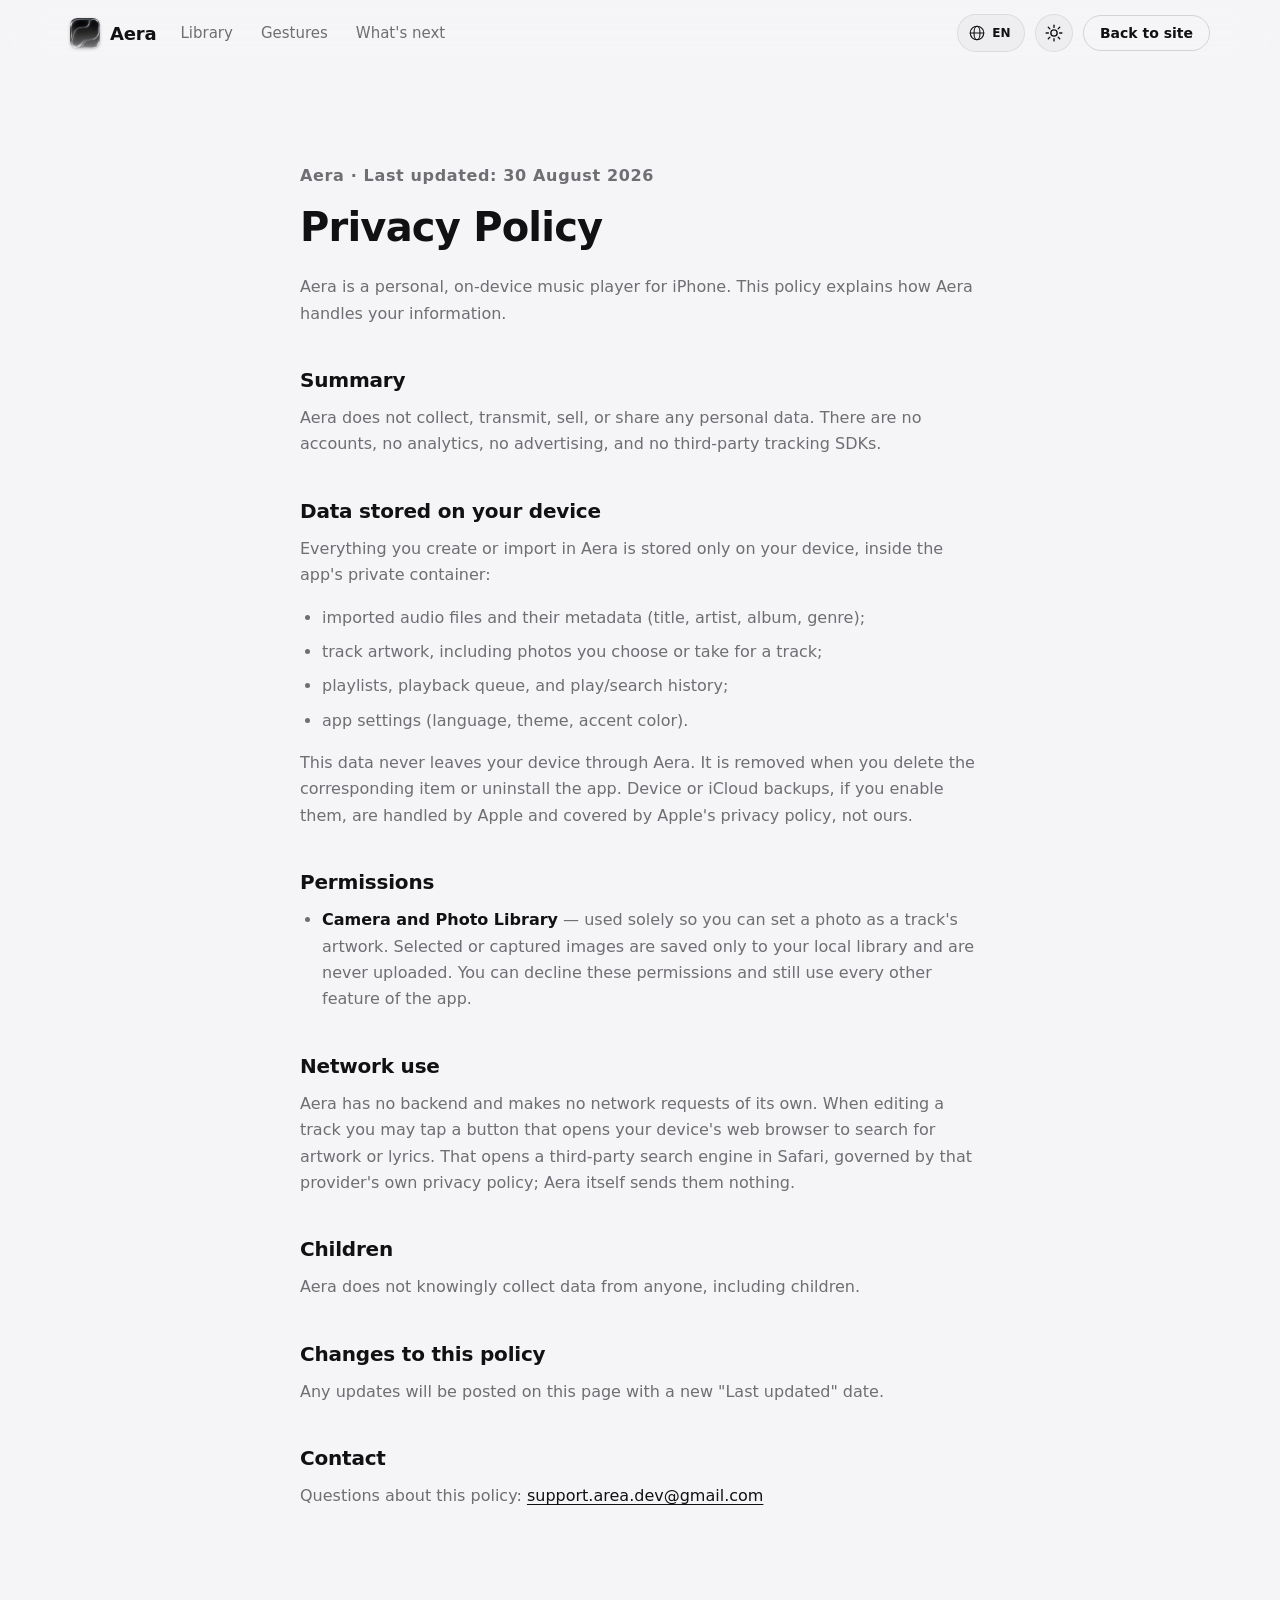
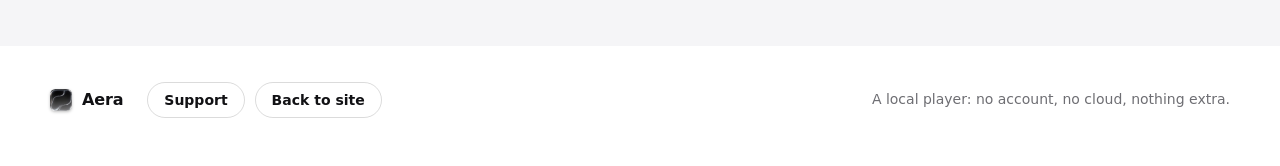
==== privacy.html @ 94d48b25 "Add files via upload" ====
<!DOCTYPE html>
<html lang="ru">
<head>
<meta charset="UTF-8">
<meta name="viewport" content="width=device-width, initial-scale=1">
<title data-i18n="privacy.metaTitle">Privacy Policy — Aera</title>
<meta name="description" content="Aera privacy policy: what data stays on your device, what permissions the app asks for, and how to contact us." data-i18n-content="privacy.metaDescription">
<link rel="icon" href="img/icon-light.png" media="(prefers-color-scheme: light)">
<link rel="icon" href="img/icon-dark.png" media="(prefers-color-scheme: dark)">
<link rel="icon" href="img/icon-light.png">
<link rel="stylesheet" href="css/styles.css">
</head>
<body>

<a class="skip-link" href="#content" data-i18n="nav.skip">Skip to content</a>

<header class="nav" id="nav">
  <div class="nav__inner">
    <a class="brand" href="index.html" aria-label="Aera — home" data-i18n-aria-label="nav.homeAria">
      <span class="brand__icon">
        <img class="shot shot--light" src="img/icon-light.png" alt="" width="64" height="64">
        <img class="shot shot--dark" src="img/icon-dark.png" alt="" width="64" height="64">
      </span>
      <span class="brand__name">Aera</span>
    </a>

    <nav class="nav__links" aria-label="Primary" data-i18n-aria-label="nav.primaryAria">
      <a href="index.html#library" data-i18n="nav.library">Library</a>
      <a href="index.html#gestures" data-i18n="nav.gestures">Gestures</a>
      <a href="index.html#future" data-i18n="nav.future">What's next</a>
    </nav>

    <div class="nav__actions">
      <div class="lang-switcher" id="langSwitcher">
        <button class="lang-toggle" id="langToggle" type="button" aria-haspopup="listbox" aria-expanded="false" aria-label="Change language" data-i18n-aria-label="nav.langAria">
          <svg class="icon" viewBox="0 0 24 24" aria-hidden="true"><circle cx="12" cy="12" r="9"/><ellipse cx="12" cy="12" rx="4" ry="9"/><line x1="3" y1="12" x2="21" y2="12"/></svg>
          <span class="lang-toggle__code" id="langToggleCode">EN</span>
        </button>
        <ul class="lang-menu" id="langMenu" role="listbox" hidden>
          <li role="option" data-lang="be"><button type="button">Беларуская</button></li>
          <li role="option" data-lang="bg"><button type="button">Български</button></li>
          <li role="option" data-lang="de"><button type="button">Deutsch</button></li>
          <li role="option" data-lang="en"><button type="button">English</button></li>
          <li role="option" data-lang="ru"><button type="button">Русский</button></li>
          <li role="option" data-lang="uk"><button type="button">Українська</button></li>
        </ul>
      </div>
      <button class="theme-toggle" id="themeToggle" type="button" aria-label="Toggle theme" data-i18n-aria-label="nav.themeAria">
        <svg class="icon icon--sun" viewBox="0 0 24 24" aria-hidden="true"><circle cx="12" cy="12" r="4.2"/><g class="rays"><line x1="12" y1="1.5" x2="12" y2="4.5"/><line x1="12" y1="19.5" x2="12" y2="22.5"/><line x1="1.5" y1="12" x2="4.5" y2="12"/><line x1="19.5" y1="12" x2="22.5" y2="12"/><line x1="4.4" y1="4.4" x2="6.5" y2="6.5"/><line x1="17.5" y1="17.5" x2="19.6" y2="19.6"/><line x1="4.4" y1="19.6" x2="6.5" y2="17.5"/><line x1="17.5" y1="6.5" x2="19.6" y2="4.4"/></g></svg>
        <svg class="icon icon--moon" viewBox="0 0 24 24" aria-hidden="true"><path d="M20.5 14.5A8.5 8.5 0 1 1 9.5 3.5a7 7 0 0 0 11 11z"/></svg>
      </button>
      <a class="btn btn--small btn--ghost" href="index.html" data-i18n="nav.backToSite">Back to site</a>
    </div>
  </div>
</header>

<main>
  <article class="legal" id="content">
    <p class="legal__eyebrow" data-i18n="privacy.eyebrow">Aera · Last updated: 30 August 2026</p>
    <h1 data-i18n="privacy.h1">Privacy Policy</h1>

    <p data-i18n="privacy.intro">Aera is a personal, on-device music player for iPhone. This policy explains how Aera handles your information.</p>

    <h2 data-i18n="privacy.summaryH2">Summary</h2>
    <p data-i18n="privacy.summaryBody">Aera does not collect, transmit, sell, or share any personal data. There are no accounts, no analytics, no advertising, and no third-party tracking SDKs.</p>

    <h2 data-i18n="privacy.dataH2">Data stored on your device</h2>
    <p data-i18n="privacy.dataIntro">Everything you create or import in Aera is stored only on your device, inside the app's private container:</p>
    <ul>
      <li data-i18n="privacy.dataLi1">imported audio files and their metadata (title, artist, album, genre);</li>
      <li data-i18n="privacy.dataLi2">track artwork, including photos you choose or take for a track;</li>
      <li data-i18n="privacy.dataLi3">playlists, playback queue, and play/search history;</li>
      <li data-i18n="privacy.dataLi4">app settings (language, theme, accent color).</li>
    </ul>
    <p data-i18n="privacy.dataOutro">This data never leaves your device through Aera. It is removed when you delete the corresponding item or uninstall the app. Device or iCloud backups, if you enable them, are handled by Apple and covered by Apple's privacy policy, not ours.</p>

    <h2 data-i18n="privacy.permissionsH2">Permissions</h2>
    <ul>
      <li data-i18n-html="privacy.permissionsLi"><strong>Camera and Photo Library</strong> — used solely so you can set a photo as a track's artwork. Selected or captured images are saved only to your local library and are never uploaded. You can decline these permissions and still use every other feature of the app.</li>
    </ul>

    <h2 data-i18n="privacy.networkH2">Network use</h2>
    <p data-i18n="privacy.networkBody">Aera has no backend and makes no network requests of its own. When editing a track you may tap a button that opens your device's web browser to search for artwork or lyrics. That opens a third-party search engine in Safari, governed by that provider's own privacy policy; Aera itself sends them nothing.</p>

    <h2 data-i18n="privacy.childrenH2">Children</h2>
    <p data-i18n="privacy.childrenBody">Aera does not knowingly collect data from anyone, including children.</p>

    <h2 data-i18n="privacy.changesH2">Changes to this policy</h2>
    <p data-i18n="privacy.changesBody">Any updates will be posted on this page with a new "Last updated" date.</p>

    <h2 data-i18n="privacy.contactH2">Contact</h2>
    <p data-i18n-html="privacy.contactBody">Questions about this policy: <a href="mailto:support.area.dev@gmail.com">support.area.dev@gmail.com</a></p>
  </article>
</main>

<footer class="footer">
  <div class="footer__inner">
    <div class="footer__brand-group">
      <a class="brand brand--footer" href="index.html" aria-label="Aera — home" data-i18n-aria-label="nav.homeAria">
        <span class="brand__icon brand__icon--sm">
          <img class="shot shot--light" src="img/icon-light.png" alt="" width="64" height="64">
          <img class="shot shot--dark" src="img/icon-dark.png" alt="" width="64" height="64">
        </span>
        <span class="brand__name">Aera</span>
      </a>
      <nav class="footer__links" aria-label="More" data-i18n-aria-label="footer.moreAria">
        <a class="btn btn--small btn--ghost" href="support.html" data-i18n="footer.support">Support</a>
        <a class="btn btn--small btn--ghost" href="index.html" data-i18n="nav.backToSite">Back to site</a>
      </nav>
    </div>
    <p data-i18n="footer.tagline">A local player: no account, no cloud, nothing extra.</p>
  </div>
</footer>

<script src="js/i18n.js" defer></script>
<script src="js/script.js" defer></script>
</body>
</html>
---- css/styles.css ----
/* ============ Design tokens ============ */
:root {
  --bg: #f5f5f7;
  --bg-elevated: #ffffff;
  --surface: #ffffff;
  --surface-2: #eeeef0;
  --text: #111114;
  --text-secondary: #6e6e73;
  --border: rgba(0, 0, 0, 0.08);
  --border-strong: rgba(0, 0, 0, 0.14);
  --accent: #52565e;
  --nav-bg: rgba(245, 245, 247, 0.72);
  --shadow-soft: 0 1px 2px rgba(0, 0, 0, 0.04), 0 10px 30px rgba(0, 0, 0, 0.06);
  --shadow-phone: 0 20px 60px rgba(0, 0, 0, 0.18), 0 4px 16px rgba(0, 0, 0, 0.08);
  --radius-lg: 28px;
  --radius-md: 20px;
  --radius-sm: 14px;
  --ease-spring: cubic-bezier(0.22, 1, 0.36, 1);
  --ease-spring-soft: cubic-bezier(0.16, 1, 0.3, 1);
  color-scheme: light;
}

@media (prefers-color-scheme: dark) {
  :root:not([data-theme="light"]) {
    --bg: #000000;
    --bg-elevated: #0a0a0b;
    --surface: #1c1c1e;
    --surface-2: #232326;
    --text: #f5f5f7;
    --text-secondary: #98989d;
    --border: rgba(255, 255, 255, 0.09);
    --border-strong: rgba(255, 255, 255, 0.16);
    --accent: #c6c9d1;
    --nav-bg: rgba(0, 0, 0, 0.55);
    --shadow-soft: 0 1px 2px rgba(0, 0, 0, 0.3), 0 10px 30px rgba(0, 0, 0, 0.45);
    --shadow-phone: 0 24px 70px rgba(0, 0, 0, 0.6), 0 6px 20px rgba(0, 0, 0, 0.4);
    color-scheme: dark;
  }
}

:root[data-theme="dark"] {
  --bg: #000000;
  --bg-elevated: #0a0a0b;
  --surface: #1c1c1e;
  --surface-2: #232326;
  --text: #f5f5f7;
  --text-secondary: #98989d;
  --border: rgba(255, 255, 255, 0.09);
  --border-strong: rgba(255, 255, 255, 0.16);
  --accent: #c6c9d1;
  --nav-bg: rgba(0, 0, 0, 0.55);
  --shadow-soft: 0 1px 2px rgba(0, 0, 0, 0.3), 0 10px 30px rgba(0, 0, 0, 0.45);
  --shadow-phone: 0 24px 70px rgba(0, 0, 0, 0.6), 0 6px 20px rgba(0, 0, 0, 0.4);
  color-scheme: dark;
}

:root[data-theme="light"] {
  --bg: #f5f5f7;
  --bg-elevated: #ffffff;
  --surface: #ffffff;
  --surface-2: #eeeef0;
  --text: #111114;
  --text-secondary: #6e6e73;
  --border: rgba(0, 0, 0, 0.08);
  --border-strong: rgba(0, 0, 0, 0.14);
  --accent: #52565e;
  --nav-bg: rgba(245, 245, 247, 0.72);
  --shadow-soft: 0 1px 2px rgba(0, 0, 0, 0.04), 0 10px 30px rgba(0, 0, 0, 0.06);
  --shadow-phone: 0 20px 60px rgba(0, 0, 0, 0.18), 0 4px 16px rgba(0, 0, 0, 0.08);
  color-scheme: light;
}

/* ============ Reset ============ */
* { box-sizing: border-box; }
html { scroll-behavior: smooth; }
body {
  margin: 0;
  padding: 0;
  background: var(--bg);
  color: var(--text);
  font: 100%/1.5 -apple-system, BlinkMacSystemFont, "SF Pro Text", "Segoe UI", system-ui, sans-serif;
  -webkit-font-smoothing: antialiased;
  transition: background-color 300ms ease, color 300ms ease;
}
img { max-width: 100%; display: block; }
a { color: inherit; text-decoration: none; }
ul { margin: 0; padding: 0; list-style: none; }
h1, h2, h3, p { margin: 0; }
button { font: inherit; color: inherit; background: none; border: none; cursor: pointer; }

.skip-link {
  position: absolute;
  left: -9999px;
  top: 0;
  background: var(--surface);
  color: var(--text);
  padding: 12px 18px;
  border-radius: 0 0 12px 0;
  z-index: 200;
}
.skip-link:focus { left: 0; }

:focus-visible {
  outline: 2px solid var(--accent);
  outline-offset: 3px;
  border-radius: 6px;
}

/* ============ Layout helpers ============ */
main { overflow-x: clip; }

.section {
  padding: clamp(64px, 10vw, 128px) max(20px, calc((100vw - 1180px) / 2));
}
.section__grid {
  display: grid;
  grid-template-columns: 1fr;
  gap: clamp(36px, 6vw, 72px);
  align-items: center;
}
@media (min-width: 860px) {
  .section__grid { grid-template-columns: 1.05fr 0.95fr; }
}

.kicker {
  font-size: 0.8125rem;
  font-weight: 600;
  letter-spacing: 0.06em;
  text-transform: uppercase;
  color: var(--accent);
  margin: 0 0 14px;
}

.section h2 {
  font-size: clamp(1.75rem, 3.4vw, 2.5rem);
  line-height: 1.12;
  letter-spacing: -0.02em;
  font-weight: 800;
  margin: 0 0 16px;
  scroll-margin-top: 90px;
}

.section__lead {
  font-size: 1.0625rem;
  line-height: 1.55;
  color: var(--text-secondary);
  max-width: 46ch;
  margin: 0 0 28px;
}

/* ============ Nav ============ */
.nav {
  position: sticky;
  top: 0;
  z-index: 100;
  background: var(--nav-bg);
  backdrop-filter: blur(20px) saturate(160%);
  -webkit-backdrop-filter: blur(20px) saturate(160%);
  border-bottom: 1px solid transparent;
  transition: border-color 300ms ease, box-shadow 300ms ease;
}
.nav.is-scrolled { border-bottom-color: var(--border); box-shadow: var(--shadow-soft); }

.nav__inner {
  max-width: 1180px;
  margin: 0 auto;
  padding: 14px 20px;
  display: flex;
  align-items: center;
  gap: 24px;
}

.brand { display: inline-flex; align-items: center; gap: 10px; flex: 0 0 auto; }
.brand__icon {
  display: block;
  width: 30px;
  height: 30px;
  border-radius: 24%;
  overflow: hidden;
  flex: 0 0 auto;
  box-shadow: 0 1px 3px rgba(0, 0, 0, 0.25);
}
.brand__icon--sm { width: 22px; height: 22px; }
.brand__icon img { width: 100%; height: 100%; object-fit: cover; }
.brand__name {
  font-size: 1.125rem;
  font-weight: 800;
  letter-spacing: -0.01em;
}

.nav__links {
  display: none;
  gap: 28px;
  margin-right: auto;
}
.nav__links a {
  font-size: 0.9375rem;
  font-weight: 500;
  color: var(--text-secondary);
  transition: color 200ms ease;
}
.nav__links a:hover { color: var(--text); }
@media (min-width: 720px) {
  .nav__links { display: flex; }
}

.nav__actions {
  display: flex;
  align-items: center;
  gap: 10px;
  margin-left: auto;
}

.lang-switcher { position: relative; }

.lang-toggle {
  display: inline-flex;
  align-items: center;
  gap: 6px;
  height: 38px;
  padding: 0 13px 0 10px;
  border-radius: 999px;
  color: var(--text);
  background: var(--surface-2);
  border: 1px solid var(--border);
  transition: transform 120ms var(--ease-spring), background-color 200ms ease;
}
.lang-toggle:active { transform: scale(0.92); }
.lang-toggle .icon { width: 18px; height: 18px; flex: 0 0 auto; fill: none; stroke: currentColor; stroke-width: 1.5; stroke-linecap: round; }
.lang-toggle__code { font-size: 0.75rem; font-weight: 700; letter-spacing: 0.02em; }

.lang-menu {
  position: absolute;
  top: calc(100% + 8px);
  right: 0;
  min-width: 172px;
  background: var(--surface);
  border: 1px solid var(--border);
  border-radius: var(--radius-md);
  box-shadow: var(--shadow-soft);
  padding: 6px;
  margin: 0;
  list-style: none;
  z-index: 110;
}
.lang-menu li { margin: 0; }
.lang-menu button {
  display: block;
  width: 100%;
  text-align: left;
  padding: 9px 12px;
  border-radius: 10px;
  font-size: 0.9375rem;
  color: var(--text);
  transition: background-color 150ms ease;
}
.lang-menu button:hover { background: var(--surface-2); }
.lang-menu li[aria-selected="true"] button { background: var(--surface-2); font-weight: 600; }

.theme-toggle {
  width: 38px;
  height: 38px;
  border-radius: 999px;
  display: grid;
  place-items: center;
  color: var(--text);
  background: var(--surface-2);
  border: 1px solid var(--border);
  transition: transform 120ms var(--ease-spring), background-color 200ms ease;
}
.theme-toggle:active { transform: scale(0.92); }
.theme-toggle .icon { width: 18px; height: 18px; fill: none; stroke: currentColor; stroke-width: 1.8; stroke-linecap: round; }
.theme-toggle .icon--moon { display: none; }
[data-theme="dark"] .theme-toggle .icon--sun { display: none; }
[data-theme="dark"] .theme-toggle .icon--moon { display: block; }
@media (prefers-color-scheme: dark) {
  :root:not([data-theme="light"]) .theme-toggle .icon--sun { display: none; }
  :root:not([data-theme="light"]) .theme-toggle .icon--moon { display: block; }
}

/* ============ Theme-matched screenshots ============ */
.shot--dark { display: none; }
[data-theme="dark"] .shot--light { display: none; }
[data-theme="dark"] .shot--dark { display: block; }
@media (prefers-color-scheme: dark) {
  :root:not([data-theme="light"]) .shot--light { display: none; }
  :root:not([data-theme="light"]) .shot--dark { display: block; }
}

/* ============ Buttons ============ */
.btn {
  display: inline-flex;
  align-items: center;
  justify-content: center;
  gap: 8px;
  padding: 11px 20px;
  border-radius: 999px;
  font-weight: 600;
  font-size: 0.9375rem;
  text-align: center;
  line-height: 1.3;
  transition: transform 100ms ease-out, background-color 180ms ease, opacity 180ms ease;
}
.btn--small { white-space: nowrap; }
.btn:active { transform: scale(0.96); }

.btn--primary { background: var(--text); color: var(--bg); }
.btn--primary:hover { opacity: 0.88; }

.btn--ghost {
  background: transparent;
  color: var(--text);
  border: 1px solid var(--border-strong);
}
.btn--ghost:hover { background: var(--surface-2); }

.btn--large { padding: 14px 26px; font-size: 1rem; }
.btn--small { padding: 8px 16px; font-size: 0.875rem; }

/* ============ Hero ============ */
.hero {
  padding: clamp(16px, 4vw, 56px) max(20px, calc((100vw - 1180px) / 2)) clamp(32px, 6vw, 64px);
  display: grid;
  grid-template-columns: 1fr;
  gap: 48px;
  align-items: start;
  max-width: 1180px;
  margin: 0 auto;
}
@media (min-width: 900px) {
  .hero { grid-template-columns: 1.1fr 0.9fr; gap: 24px; }
}

.eyebrow {
  font-size: 0.875rem;
  font-weight: 700;
  letter-spacing: 0.08em;
  text-transform: uppercase;
  color: var(--accent);
  margin: 0 0 12px;
}

.hero__title {
  font-size: clamp(2rem, 5vw, 3.4rem);
  line-height: 1.06;
  letter-spacing: -0.025em;
  font-weight: 800;
  margin: 0 0 18px;
}

.hero__lead {
  font-size: 1.0625rem;
  line-height: 1.5;
  color: var(--text-secondary);
  max-width: 48ch;
  margin: 0 0 24px;
}

.hero__actions { display: flex; flex-wrap: wrap; gap: 12px; }
@media (max-width: 480px) {
  .hero__actions .btn { flex: 1 1 100%; }
}

.hero__visual {
  position: relative;
  justify-self: center;
  width: 100%;
  max-width: 460px;
  aspect-ratio: 1 / 1.55;
}

/* ============ Phone mockups ============ */
.phone { position: relative; }
.phone__frame {
  position: relative;
  /* Not the screenshot's own 1206/2622 ratio on purpose: padding is always
     a % of *width* in CSS (top/bottom included), so shrinking a box this
     tall by an equal percentage on every side leaves an inner area slightly
     squatter than the source image — which then gets cropped top and
     bottom by object-fit: cover. This ratio is pre-compensated so that
     after the 3.2% padding below is subtracted, the inner area matches the
     screenshot exactly and nothing gets cropped, while the bezel still
     reads as an even width on all four sides. */
  aspect-ratio: 1206 / 2531.4;
  background: #000;
  border-radius: clamp(28px, 8vw, 46px);
  padding: 3.2%;
  box-shadow: var(--shadow-phone);
  border: 1px solid rgba(255, 255, 255, 0.08);
  overflow: hidden;
}
.phone__screen {
  width: 100%;
  height: 100%;
  border-radius: clamp(20px, 6vw, 34px);
  overflow: hidden;
}
.phone__screen img {
  width: 100%;
  height: 100%;
  object-fit: cover;
}
.phone__island {
  position: absolute;
  top: 5.2%;
  left: 50%;
  transform: translateX(-50%);
  width: 26%;
  height: 3%;
  background: #000;
  border-radius: 999px;
  z-index: 2;
}

.hero__visual .phone {
  position: absolute;
  width: 67%;
  /* Keeps the rotated phone crisp on 1x-DPI screens — without this, Chrome
     can rasterize a rotated layer at a softer resolution than its source. */
  backface-visibility: hidden;
  -webkit-backface-visibility: hidden;
  will-change: transform;
}
.phone--back {
  top: 0;
  right: 0;
  transform: rotate(6deg);
  opacity: 0.94;
}
.phone--front {
  bottom: 0;
  left: 0;
  transform: rotate(-5deg);
}
.phone--back, .phone--front {
  transition: transform 500ms var(--ease-spring);
}
.hero__visual:hover .phone--back { transform: rotate(9deg) translateY(-6px); }
.hero__visual:hover .phone--front { transform: rotate(-8deg) translateY(6px); }

.section__visual { display: flex; justify-content: center; }
.phone--solo { width: min(84%, 340px); }

.section__visual--pair {
  position: relative;
  width: 100%;
  max-width: 520px;
  margin: 0 auto;
  aspect-ratio: 1 / 1.62;
}
.phone--pair {
  position: absolute;
  width: 58%;
  top: 2%;
  left: 4%;
  transform: rotate(-6deg);
  transition: transform 500ms var(--ease-spring);
  backface-visibility: hidden;
  -webkit-backface-visibility: hidden;
  will-change: transform;
}
.phone--pair-offset {
  top: 15%;
  left: 38%;
  transform: rotate(7deg);
}
.section__visual--pair:hover .phone--pair { transform: rotate(-9deg) translateY(-4px); }
.section__visual--pair:hover .phone--pair-offset { transform: rotate(10deg) translateY(4px); }

/* ============ Demo card: live search ============ */
.demo-card {
  background: var(--surface);
  border: 1px solid var(--border);
  border-radius: var(--radius-lg);
  padding: 22px;
  box-shadow: var(--shadow-soft);
}
.demo-card__label {
  font-size: 0.8125rem;
  color: var(--text-secondary);
  margin: 0 0 14px;
  font-weight: 500;
}

.demo-search {
  display: flex;
  align-items: center;
  gap: 10px;
  background: var(--surface-2);
  border-radius: 999px;
  padding: 11px 18px;
  margin: 0 0 14px;
}
.demo-search svg {
  width: 18px;
  height: 18px;
  flex: 0 0 auto;
  fill: none;
  stroke: var(--text-secondary);
  stroke-width: 1.8;
  stroke-linecap: round;
}
.demo-search__input {
  flex: 1 1 auto;
  min-width: 0;
  border: none;
  background: none;
  outline: none;
  font: inherit;
  font-size: 0.9375rem;
  color: var(--text);
}
.demo-search__input::placeholder { color: var(--text-secondary); }

.demo-tracks { display: flex; flex-direction: column; }

.demo-track {
  display: flex;
  align-items: center;
  justify-content: space-between;
  gap: 12px;
  background: var(--surface-2);
  border-radius: var(--radius-sm);
  padding: 12px 14px;
  margin-bottom: 8px;
  overflow: hidden;
  max-height: 60px;
  opacity: 1;
  transition: max-height 320ms var(--ease-spring-soft), opacity 200ms ease,
    padding-block 320ms ease, margin-bottom 320ms ease;
}
.demo-track.is-hidden {
  max-height: 0;
  opacity: 0;
  padding-block: 0;
  margin-bottom: 0;
}

.demo-track__meta {
  display: flex;
  flex-direction: column;
  gap: 2px;
  min-width: 0;
  flex: 1 1 auto;
}
.demo-track__meta strong { font-size: 0.9375rem; font-weight: 600; overflow: hidden; text-overflow: ellipsis; white-space: nowrap; }
.demo-track__meta em { font-style: normal; font-size: 0.8125rem; color: var(--text-secondary); }

.demo-track__duration {
  font-size: 0.8125rem;
  color: var(--text-secondary);
  flex: 0 0 auto;
  font-variant-numeric: tabular-nums;
}

.demo-card__empty {
  text-align: center;
  padding: 10px 0 4px;
  color: var(--text-secondary);
  font-size: 0.875rem;
}

.demo-card__hint {
  font-size: 0.8125rem;
  line-height: 1.5;
  color: var(--text-secondary);
  margin: 16px 0 0;
}

/* ============ Feature grid ============ */
.feature-grid {
  display: grid;
  grid-template-columns: 1fr;
  gap: 20px;
}
@media (min-width: 520px) {
  .feature-grid { grid-template-columns: 1fr 1fr; }
}

.feature {
  display: flex;
  gap: 14px;
  align-items: flex-start;
}
.feature__icon {
  width: 22px;
  height: 22px;
  flex: 0 0 auto;
  margin-top: 2px;
  fill: none;
  stroke: var(--accent);
  stroke-width: 1.7;
  stroke-linecap: round;
  stroke-linejoin: round;
}
.feature p {
  font-size: 0.9375rem;
  line-height: 1.5;
  color: var(--text-secondary);
}

/* ============ Future / CTA section ============ */
.future {
  padding: clamp(72px, 12vw, 140px) 20px;
  text-align: center;
  background: var(--surface);
  border-top: 1px solid var(--border);
}
.future__inner { max-width: 640px; margin: 0 auto; }
.future h2 {
  font-size: clamp(1.9rem, 4vw, 2.75rem);
  letter-spacing: -0.02em;
  font-weight: 800;
  margin: 0 0 16px;
  scroll-margin-top: 90px;
}
.future__lead {
  font-size: 1.0625rem;
  color: var(--text-secondary);
  line-height: 1.6;
  margin: 0 0 32px;
}
.future__actions { display: flex; justify-content: center; }
.future__note {
  font-size: 0.8125rem;
  color: var(--text-secondary);
  margin: 16px 0 0;
}

/* ============ Legal / prose pages ============ */
.legal {
  max-width: 720px;
  margin: 0 auto;
  padding: clamp(48px, 8vw, 96px) 20px clamp(64px, 10vw, 120px);
}
.legal__eyebrow {
  font-size: 0.8125rem;
  font-weight: 600;
  letter-spacing: 0.04em;
  color: var(--text-secondary);
  margin: 0 0 14px;
}
.legal h1 {
  font-size: clamp(1.9rem, 4vw, 2.5rem);
  line-height: 1.12;
  letter-spacing: -0.02em;
  font-weight: 800;
  margin: 0 0 24px;
}
.legal h2 {
  font-size: 1.25rem;
  line-height: 1.3;
  letter-spacing: -0.01em;
  font-weight: 700;
  margin: 40px 0 12px;
}
.legal p {
  font-size: 1rem;
  line-height: 1.65;
  color: var(--text-secondary);
  margin: 0 0 16px;
}
.legal ul {
  margin: 0 0 16px;
  padding-left: 22px;
  list-style: disc;
}
.legal li {
  font-size: 1rem;
  line-height: 1.65;
  color: var(--text-secondary);
  margin: 0 0 8px;
}
.legal li strong { color: var(--text); }
.legal a { color: var(--text); text-decoration: underline; text-underline-offset: 3px; }
.legal a:hover { opacity: 0.75; }

.legal__lead {
  font-size: 1.0625rem;
  line-height: 1.5;
  color: var(--text-secondary);
  margin: 0 0 8px;
}

.support-card {
  background: var(--surface);
  border: 1px solid var(--border);
  border-radius: var(--radius-lg);
  padding: 22px 24px;
  box-shadow: var(--shadow-soft);
}
.support-card p { margin: 0 0 6px; }
.support-card p:last-child { margin-bottom: 0; }
.support-card strong { color: var(--text); }

.faq { border-top: 1px solid var(--border); }
.faq__item {
  border-bottom: 1px solid var(--border);
  padding: 18px 0;
}
.faq__item summary {
  cursor: pointer;
  list-style: none;
  display: flex;
  align-items: center;
  justify-content: space-between;
  gap: 16px;
  font-weight: 600;
  font-size: 1rem;
  color: var(--text);
}
.faq__item summary::-webkit-details-marker { display: none; }
.faq__item summary::after {
  content: "";
  width: 9px;
  height: 9px;
  flex: 0 0 auto;
  border-right: 2px solid var(--text-secondary);
  border-bottom: 2px solid var(--text-secondary);
  transform: rotate(45deg);
  transition: transform 300ms var(--ease-spring-soft);
}
.faq__item[open] summary::after { transform: rotate(-135deg); }
.faq__item p {
  margin: 12px 0 0;
  font-size: 0.9375rem;
}
@media (prefers-reduced-motion: reduce) {
  .faq__item summary::after { transition: none; }
}

/* ============ Footer ============ */
.footer {
  padding: 36px 20px 48px;
  background: var(--surface);
}
.footer__inner {
  max-width: 1180px;
  margin: 0 auto;
  display: flex;
  flex-wrap: wrap;
  align-items: center;
  gap: 16px 20px;
  justify-content: space-between;
}
.footer__brand-group {
  display: flex;
  flex-wrap: wrap;
  align-items: center;
  gap: 16px 24px;
}
.footer__links { display: flex; flex-wrap: wrap; gap: 10px; }
.footer p { color: var(--text-secondary); font-size: 0.875rem; }
.brand--footer .brand__name { font-size: 1rem; }

/* ============ Scroll reveal ============ */
.reveal {
  opacity: 0;
  transform: translateY(24px);
  transition: opacity 700ms var(--ease-spring-soft), transform 700ms var(--ease-spring-soft);
}
.reveal.is-visible { opacity: 1; transform: translateY(0); }
.reveal--delay { transition-delay: 100ms; }

@media (prefers-reduced-motion: reduce) {
  html { scroll-behavior: auto; }
  .reveal { transform: none; transition: opacity 300ms ease; }
  .phone--back, .phone--front, .phone--pair { transition: none; }
  .hero__visual:hover .phone--back,
  .hero__visual:hover .phone--front,
  .section__visual--pair:hover .phone--pair,
  .section__visual--pair:hover .phone--pair-offset { transform: none; }
  .demo-track { transition: none; }
  .btn, .theme-toggle { transition: none; }
}
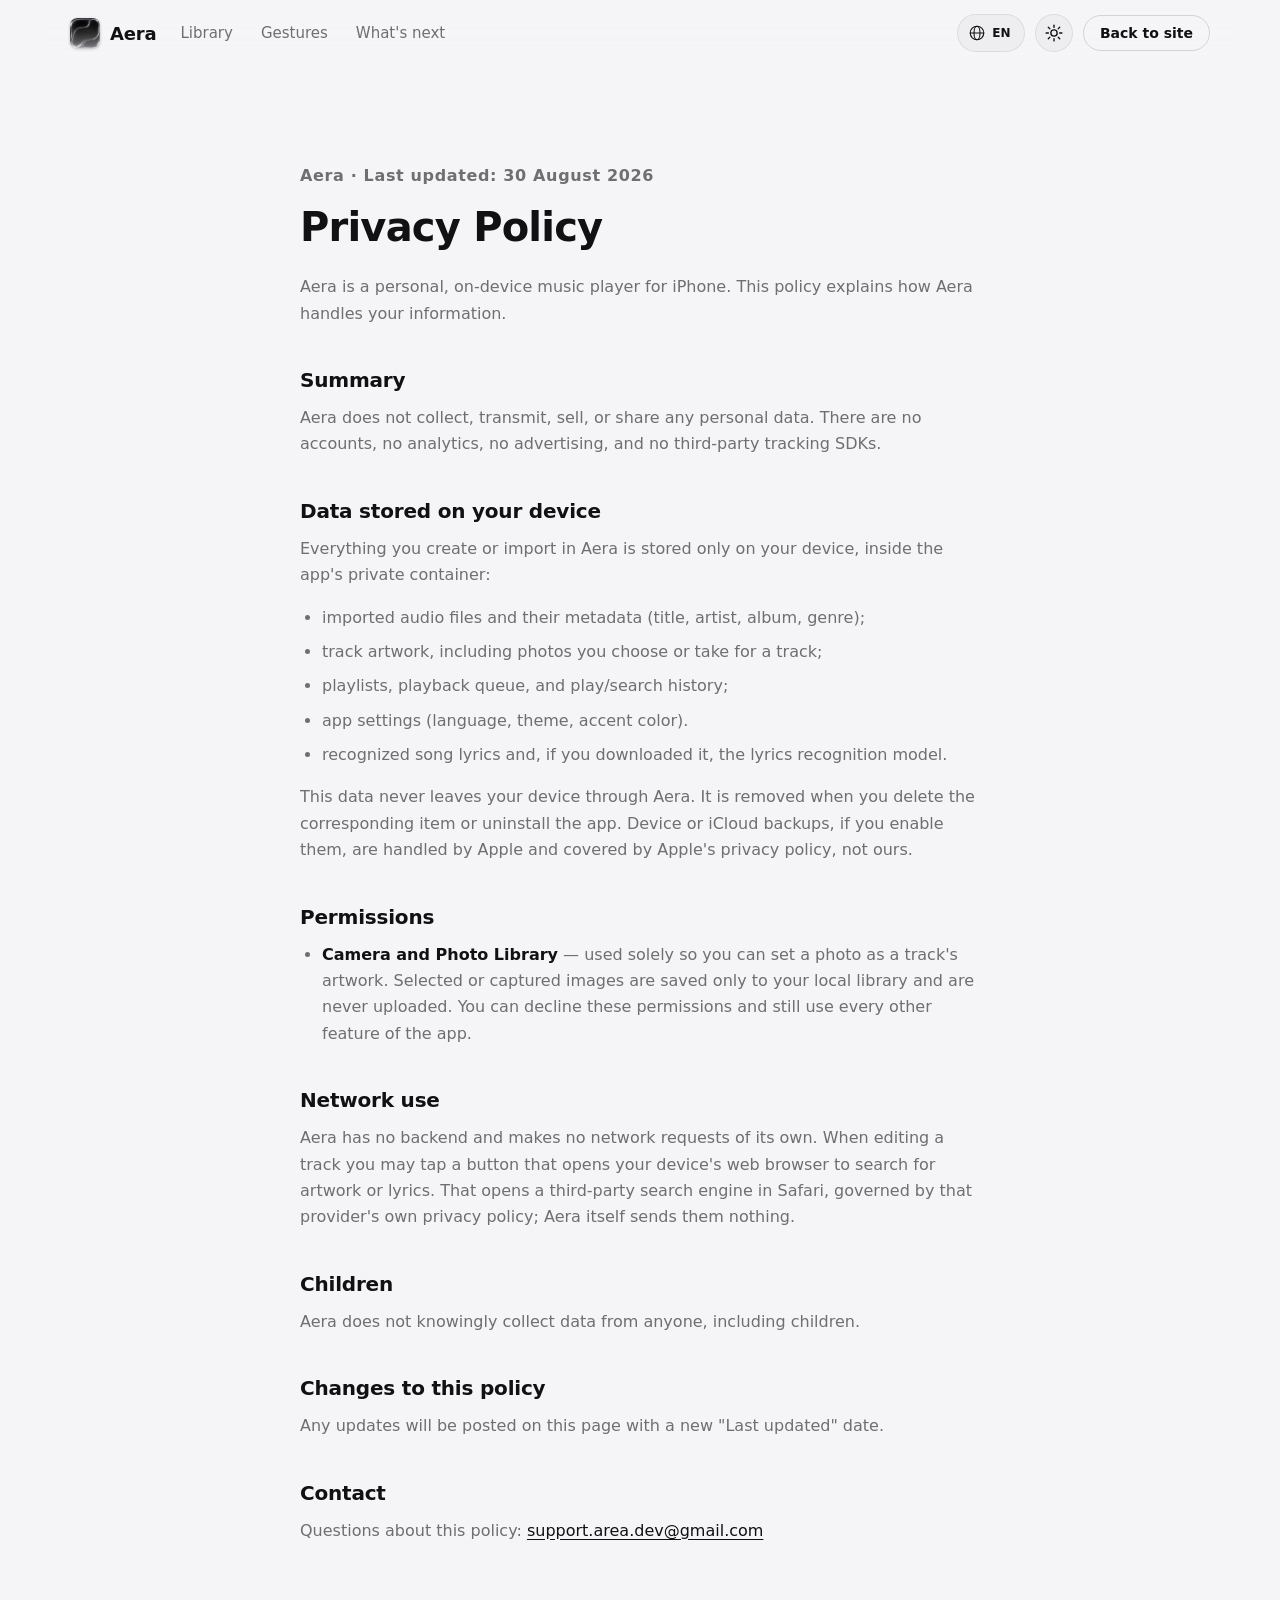
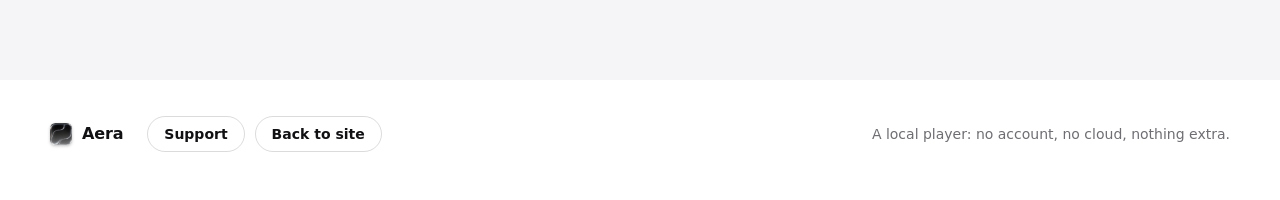
==== commit 091938b0: "Revise privacy policy and update last updated date Updated the last updated date and modified the pr" ====
--- a/privacy.html
+++ b/privacy.html
@@ -56,7 +56,7 @@
 
 <main>
   <article class="legal" id="content">
-    <p class="legal__eyebrow" data-i18n="privacy.eyebrow">Aera · Last updated: 30 August 2026</p>
+    <p class="legal__eyebrow" data-i18n="privacy.eyebrow">Aera · Last updated: 9 October 2026</p>
     <h1 data-i18n="privacy.h1">Privacy Policy</h1>
 
     <p data-i18n="privacy.intro">Aera is a personal, on-device music player for iPhone. This policy explains how Aera handles your information.</p>
@@ -70,7 +70,8 @@
       <li data-i18n="privacy.dataLi1">imported audio files and their metadata (title, artist, album, genre);</li>
       <li data-i18n="privacy.dataLi2">track artwork, including photos you choose or take for a track;</li>
       <li data-i18n="privacy.dataLi3">playlists, playback queue, and play/search history;</li>
-      <li data-i18n="privacy.dataLi4">app settings (language, theme, accent color).</li>
+      <li data-i18n="privacy.dataLi4">app settings (language, theme, accent color);</li>
+      <li data-i18n="privacy.dataLi5">recognized song lyrics and, if you downloaded it, the lyrics recognition model.</li>
     </ul>
     <p data-i18n="privacy.dataOutro">This data never leaves your device through Aera. It is removed when you delete the corresponding item or uninstall the app. Device or iCloud backups, if you enable them, are handled by Apple and covered by Apple's privacy policy, not ours.</p>
 
@@ -80,7 +81,7 @@
     </ul>
 
     <h2 data-i18n="privacy.networkH2">Network use</h2>
-    <p data-i18n="privacy.networkBody">Aera has no backend and makes no network requests of its own. When editing a track you may tap a button that opens your device's web browser to search for artwork or lyrics. That opens a third-party search engine in Safari, governed by that provider's own privacy policy; Aera itself sends them nothing.</p>
+    <p data-i18n="privacy.networkBody">Aera has no backend and no accounts. The app makes one kind of network request, and only when you ask for it: when you tap Download Model in Settings → Lyrics Recognition, Aera downloads the open-source Whisper speech recognition model (about 1.6 GB) from Hugging Face (huggingface.co). This request contains no personal data — only what any download sends, such as your IP address, which Hugging Face handles under its own privacy policy. The model is stored in the app's private container, excluded from backups, and can be deleted in Settings at any time. Lyrics recognition runs entirely on your device: your audio files and the recognized lyrics are never uploaded. When editing a track you may also tap a button that opens your device's web browser to search for artwork or lyrics. That opens a third-party search engine in Safari, governed by that provider's own privacy policy; Aera itself sends them nothing.</p>
 
     <h2 data-i18n="privacy.childrenH2">Children</h2>
     <p data-i18n="privacy.childrenBody">Aera does not knowingly collect data from anyone, including children.</p>
--- a/css/styles.css
+++ b/css/styles.css
@@ -373,26 +373,33 @@
 .phone { position: relative; }
 .phone__frame {
   position: relative;
-  /* Not the screenshot's own 1206/2622 ratio on purpose: padding is always
-     a % of *width* in CSS (top/bottom included), so shrinking a box this
-     tall by an equal percentage on every side leaves an inner area slightly
-     squatter than the source image — which then gets cropped top and
-     bottom by object-fit: cover. This ratio is pre-compensated so that
-     after the 3.2% padding below is subtracted, the inner area matches the
-     screenshot exactly and nothing gets cropped, while the bezel still
-     reads as an even width on all four sides. */
-  aspect-ratio: 1206 / 2531.4;
+  aspect-ratio: 1206 / 2622;
   background: #000;
   border-radius: clamp(28px, 8vw, 46px);
-  padding: 3.2%;
   box-shadow: var(--shadow-phone);
   border: 1px solid rgba(255, 255, 255, 0.08);
   overflow: hidden;
 }
 .phone__screen {
-  width: 100%;
-  height: 100%;
-  border-radius: clamp(20px, 6vw, 34px);
+  /* An inset (not padding) on an absolutely positioned box: top/bottom
+     resolve against the frame's height and left/right against its width,
+     each on its own axis. That keeps the screenshot's exact aspect ratio
+     with zero cropping while still reading as an even bezel — padding
+     can't do this, since CSS always resolves padding percentages
+     (top/bottom included) against the container's *width*, which distorts
+     a box this tall/narrow and made some browsers crop the bottom.
+     The top/bottom and left/right values below are deliberately different
+     (not a matching pair): since this box is much taller than it is wide,
+     an equal percentage on every side would look ~2x thicker top/bottom
+     than left/right in actual pixels. Scaling top/bottom down by the
+     frame's aspect ratio keeps the bezel reading as one even thin width
+     on all four sides. */
+  position: absolute;
+  top: 1%;
+  right: 2.2%;
+  bottom: 1%;
+  left: 2.2%;
+  border-radius: clamp(24px, 7vw, 40px);
   overflow: hidden;
 }
 .phone__screen img {
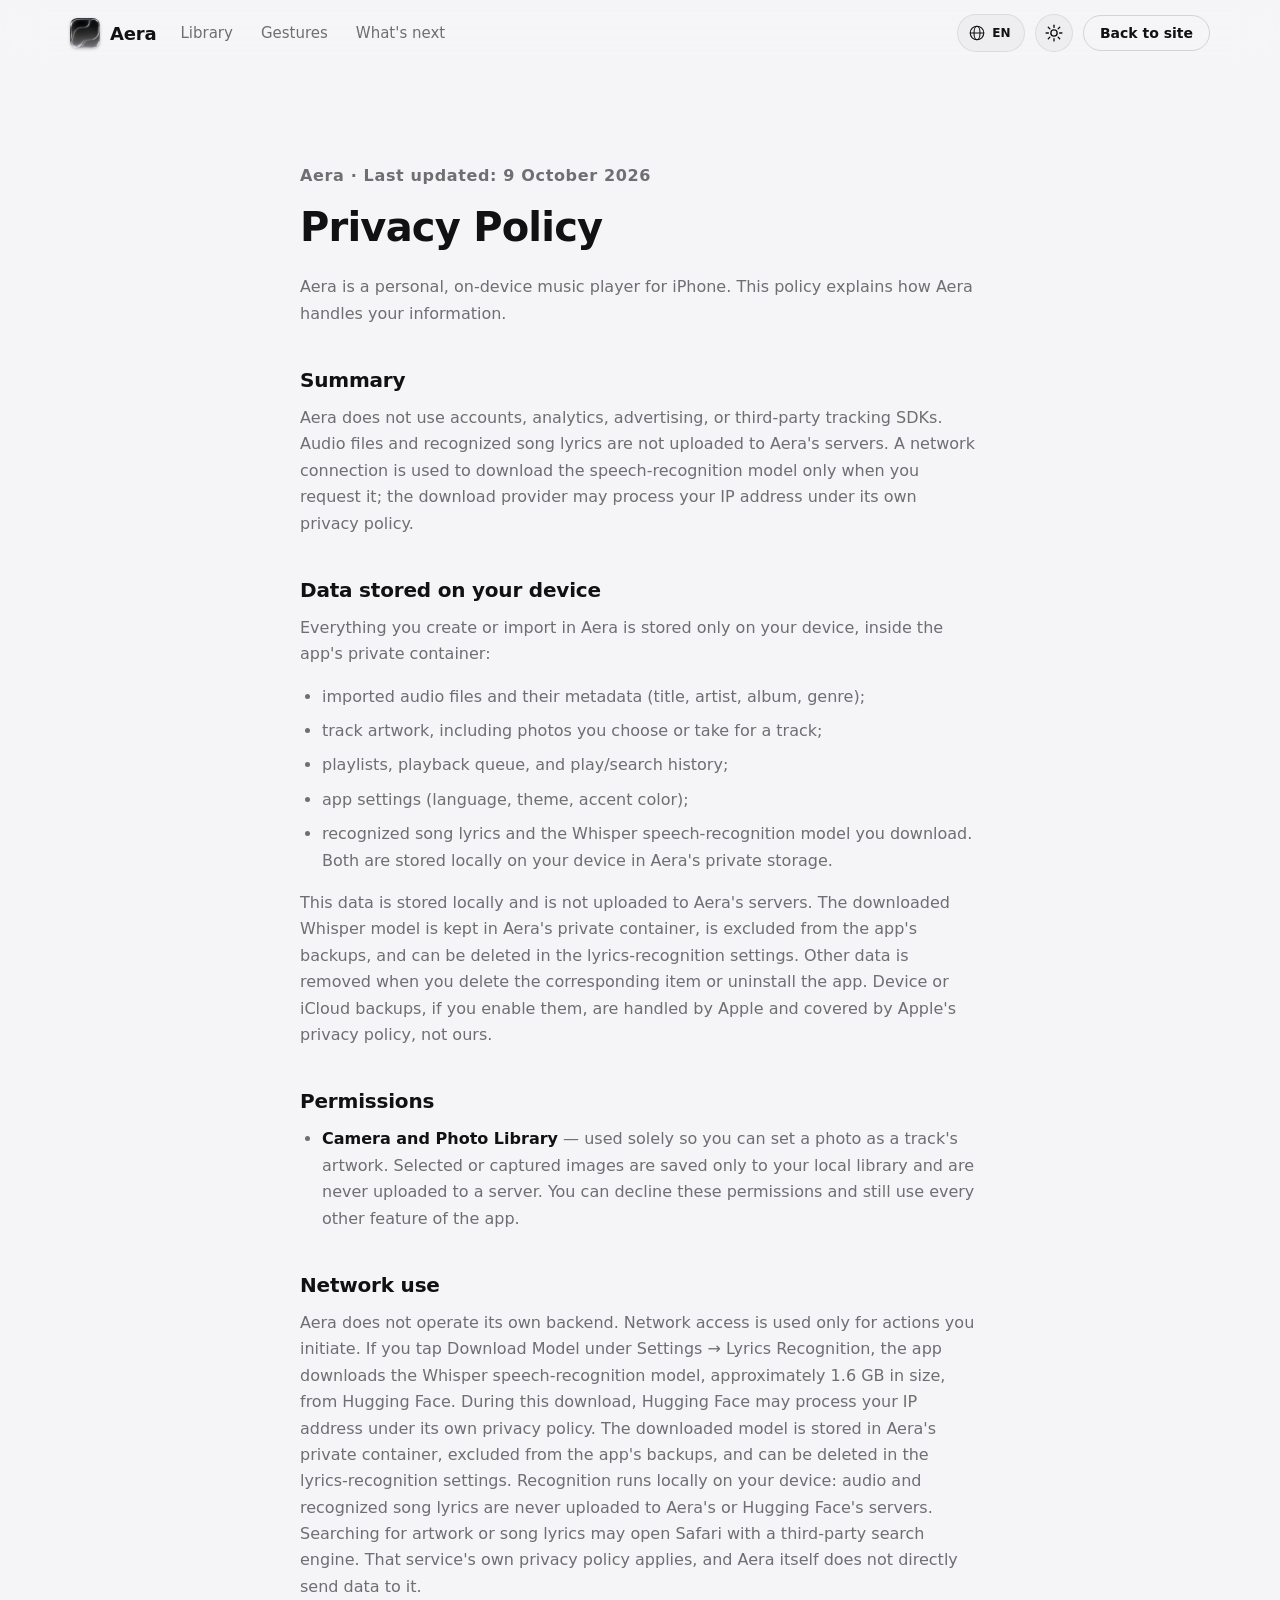
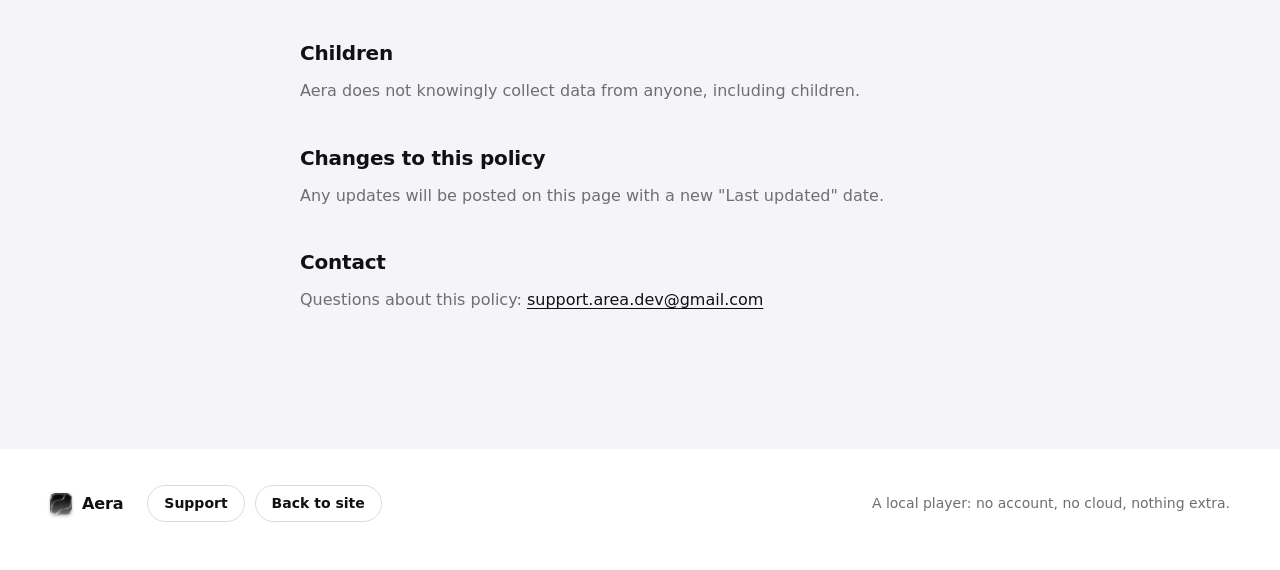
==== commit 444f8fcf: "Update privacy.html" ====
--- a/privacy.html
+++ b/privacy.html
@@ -77,7 +77,7 @@
 
     <h2 data-i18n="privacy.permissionsH2">Permissions</h2>
     <ul>
-      <li data-i18n-html="privacy.permissionsLi"><strong>Camera and Photo Library</strong> — used solely so you can set a photo as a track's artwork. Selected or captured images are saved only to your local library and are never uploaded. You can decline these permissions and still use every other feature of the app.</li>
+      <li data-i18n-html="privacy.permissionsLi">Camera and Photo Library — used solely so you can set a photo as a track's artwork. Selected or captured images are saved only to your local library and are never uploaded. You can decline these permissions and still use every other feature of the app.</li>
     </ul>
 
     <h2 data-i18n="privacy.networkH2">Network use</h2>
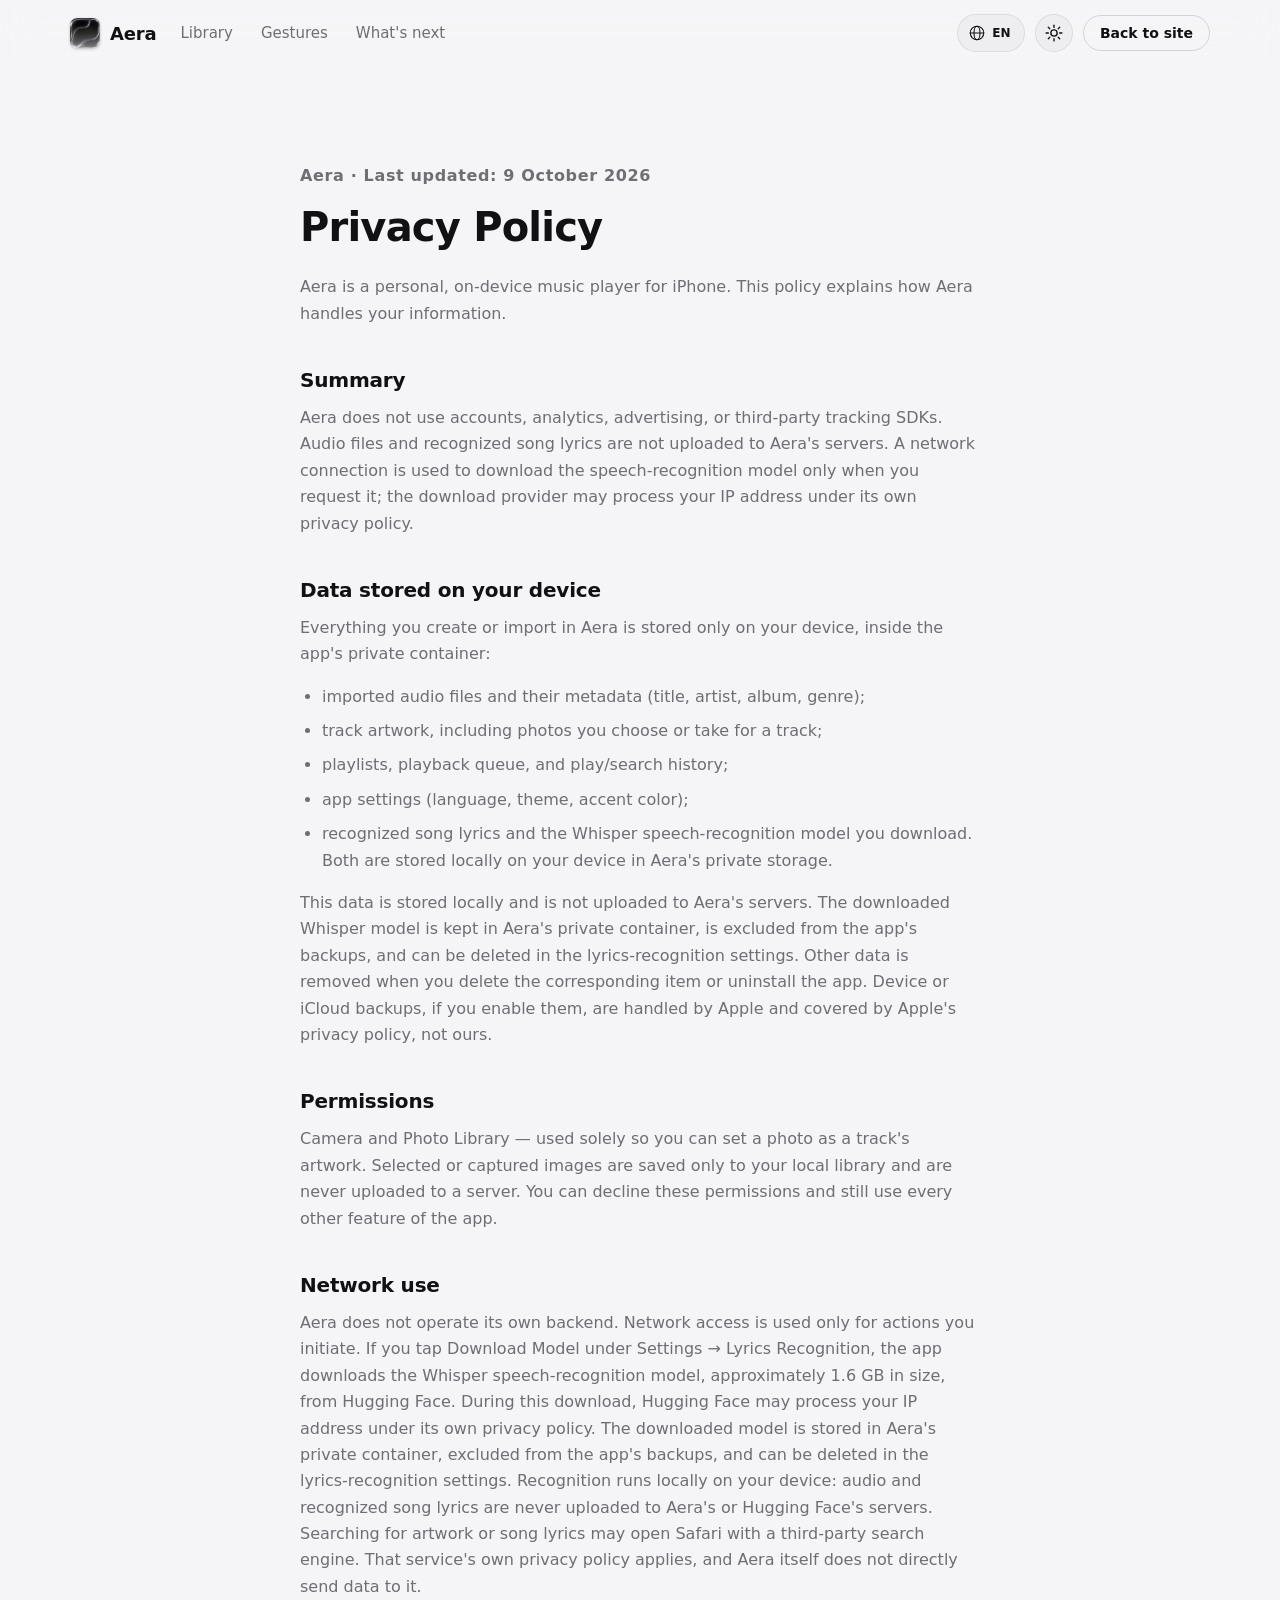
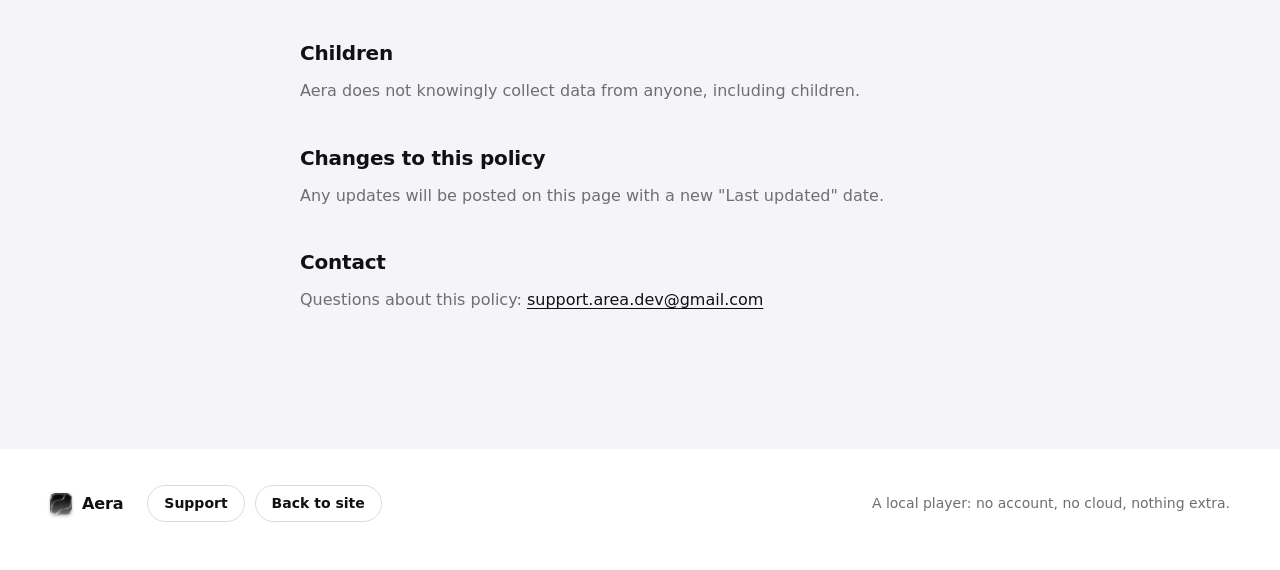
==== commit e983985d: "Update privacy.html" ====
--- a/privacy.html
+++ b/privacy.html
@@ -76,9 +76,7 @@
     <p data-i18n="privacy.dataOutro">This data never leaves your device through Aera. It is removed when you delete the corresponding item or uninstall the app. Device or iCloud backups, if you enable them, are handled by Apple and covered by Apple's privacy policy, not ours.</p>
 
     <h2 data-i18n="privacy.permissionsH2">Permissions</h2>
-    <ul>
-      <li data-i18n-html="privacy.permissionsLi">Camera and Photo Library — used solely so you can set a photo as a track's artwork. Selected or captured images are saved only to your local library and are never uploaded. You can decline these permissions and still use every other feature of the app.</li>
-    </ul>
+      <p data-i18n-html="privacy.permissionsLi">Camera and Photo Library — used solely so you can set a photo as a track's artwork. Selected or captured images are saved only to your local library and are never uploaded. You can decline these permissions and still use every other feature of the app.</p>
 
     <h2 data-i18n="privacy.networkH2">Network use</h2>
     <p data-i18n="privacy.networkBody">Aera has no backend and no accounts. The app makes one kind of network request, and only when you ask for it: when you tap Download Model in Settings → Lyrics Recognition, Aera downloads the open-source Whisper speech recognition model (about 1.6 GB) from Hugging Face (huggingface.co). This request contains no personal data — only what any download sends, such as your IP address, which Hugging Face handles under its own privacy policy. The model is stored in the app's private container, excluded from backups, and can be deleted in Settings at any time. Lyrics recognition runs entirely on your device: your audio files and the recognized lyrics are never uploaded. When editing a track you may also tap a button that opens your device's web browser to search for artwork or lyrics. That opens a third-party search engine in Safari, governed by that provider's own privacy policy; Aera itself sends them nothing.</p>
